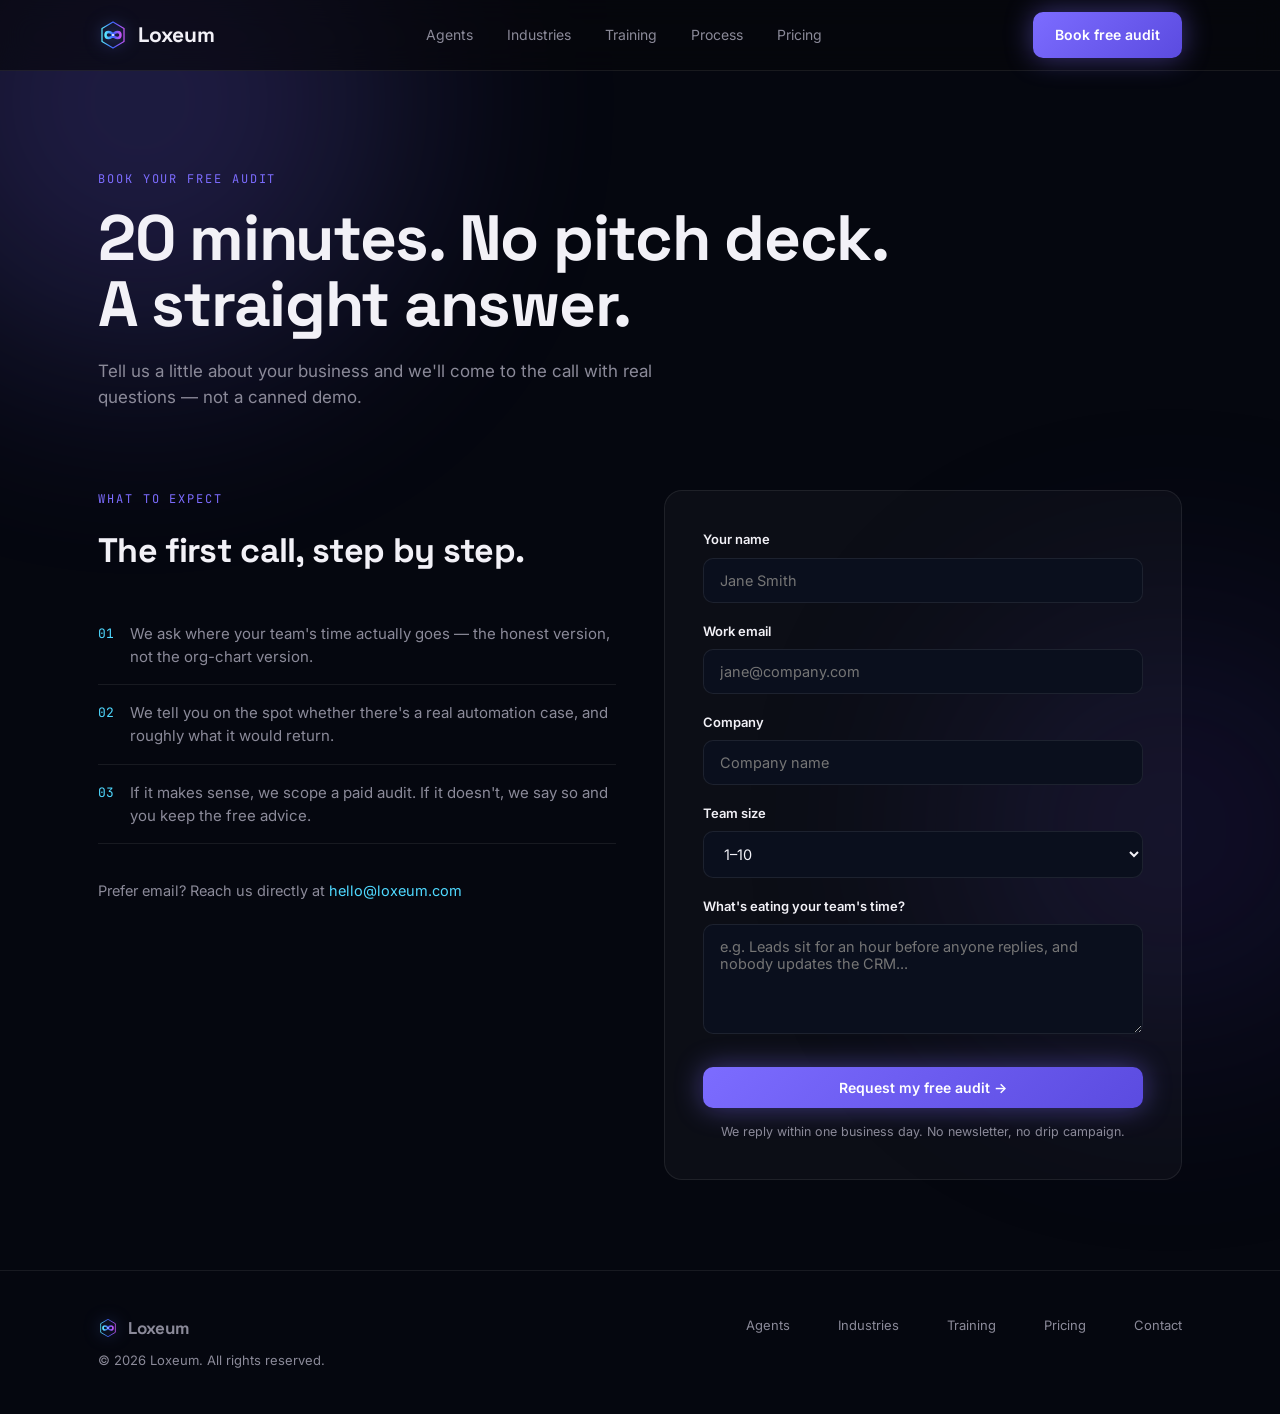
==== contact.html @ c2889a96 "Add files via upload" ====
<!DOCTYPE html>
<html lang="en">
<head>
<meta charset="UTF-8">
<meta name="viewport" content="width=device-width, initial-scale=1.0">
<title>Book Your Free Audit — Loxeum</title>
<meta name="description" content="Book a free 20-minute AI audit call with Loxeum.">
<link rel="preconnect" href="https://fonts.googleapis.com">
<link href="https://fonts.googleapis.com/css2?family=Space+Grotesk:wght@400;500;600;700&family=Inter:wght@400;500;600&family=JetBrains+Mono:wght@400;500&display=swap" rel="stylesheet">
<link rel="stylesheet" href="style.css">
<style>
.contact-grid{display:grid;gap:48px;grid-template-columns:1fr;align-items:start}
@media(min-width:880px){.contact-grid{grid-template-columns:1fr 1fr}}
.cform{border:1px solid var(--line);border-radius:18px;background:var(--glass);padding:38px}
.cform label{display:block;font-size:13px;font-weight:600;margin:18px 0 8px;color:var(--ink)}
.cform label:first-of-type{margin-top:0}
.cform input,.cform select,.cform textarea{
  width:100%;background:var(--bg2);border:1px solid var(--line);border-radius:10px;
  padding:13px 16px;color:var(--ink);font-family:'Inter',sans-serif;font-size:14.5px;
}
.cform input:focus,.cform select:focus,.cform textarea:focus{outline:none;border-color:var(--violet)}
.cform textarea{min-height:110px;resize:vertical}
.cform .btn{width:100%;text-align:center;margin-top:26px}
.cform .note{font-size:12.5px;color:var(--dim);margin-top:14px;text-align:center}
.expect{list-style:none;margin-top:28px}
.expect li{padding:16px 0;border-bottom:1px solid var(--line);display:flex;gap:16px;font-size:15px;color:var(--dim)}
.expect .n{font-family:'JetBrains Mono',monospace;color:var(--cyan);font-size:13px;padding-top:2px}
.direct{margin-top:36px;font-size:14.5px;color:var(--dim)}
.direct a{color:var(--cyan);text-decoration:none}
</style>
</head>
<body>

<div class="orb orb1"></div>
<div class="orb orb2"></div>

<nav>
  <div class="wrap">
    <a class="logo" href="index.html"><span class="logo-mark"></span>Loxeum</a>
    <ul class="navlinks">
      <li><a href="agents.html">Agents</a></li>
      <li><a href="industries.html">Industries</a></li>
      <li><a href="training.html">Training</a></li>
      <li><a href="process.html">Process</a></li>
      <li><a href="pricing.html">Pricing</a></li>
    </ul>
    <a href="contact.html" class="btn btn-glow">Book free audit</a>
  </div>
</nav>

<header class="page-head">
  <div class="wrap">
    <span class="eyebrow">Book your free audit</span>
    <h1>20 minutes. No pitch deck. A straight answer.</h1>
    <p>Tell us a little about your business and we'll come to the call with real questions — not a canned demo.</p>
  </div>
</header>

<section style="padding-top:10px;">
  <div class="wrap contact-grid">
    <div class="reveal">
      <span class="eyebrow">What to expect</span>
      <h2 style="font-size:clamp(24px,3vw,34px);">The first call, step by step.</h2>
      <ul class="expect">
        <li><span class="n">01</span><span>We ask where your team's time actually goes — the honest version, not the org-chart version.</span></li>
        <li><span class="n">02</span><span>We tell you on the spot whether there's a real automation case, and roughly what it would return.</span></li>
        <li><span class="n">03</span><span>If it makes sense, we scope a paid audit. If it doesn't, we say so and you keep the free advice.</span></li>
      </ul>
      <p class="direct">Prefer email? Reach us directly at <a href="mailto:hello@loxeum.com">hello@loxeum.com</a></p>
    </div>

    <form class="cform reveal" action="mailto:hello@loxeum.com" method="post" enctype="text/plain">
      <label for="name">Your name</label>
      <input id="name" name="name" type="text" placeholder="Jane Smith" required>

      <label for="email">Work email</label>
      <input id="email" name="email" type="email" placeholder="jane@company.com" required>

      <label for="company">Company</label>
      <input id="company" name="company" type="text" placeholder="Company name">

      <label for="size">Team size</label>
      <select id="size" name="size">
        <option>1–10</option>
        <option>11–50</option>
        <option>51–200</option>
        <option>200+</option>
      </select>

      <label for="pain">What's eating your team's time?</label>
      <textarea id="pain" name="pain" placeholder="e.g. Leads sit for an hour before anyone replies, and nobody updates the CRM..."></textarea>

      <button type="submit" class="btn btn-glow">Request my free audit →</button>
      <p class="note">We reply within one business day. No newsletter, no drip campaign.</p>
    </form>
  </div>
</section>

<footer>
  <div class="wrap">
    <div>
      <div class="logo" style="font-size:17px;margin-bottom:8px;"><span class="logo-mark" style="width:20px;height:20px;"></span>Loxeum</div>
      <span>© 2026 Loxeum. All rights reserved.</span>
    </div>
    <div class="cols">
      <a href="agents.html">Agents</a>
      <a href="industries.html">Industries</a>
      <a href="training.html">Training</a>
      <a href="pricing.html">Pricing</a>
      <a href="contact.html">Contact</a>
    </div>
  </div>
</footer>

<script src="shared.js"></script>
</body>
</html>
---- style.css ----
:root{
  --bg:#05070F; --bg2:#0A0F1D; --ink:#F2F1F7; --dim:#8B8A99;
  --line:rgba(255,255,255,0.08); --violet:#7C6CFF;
  --violet-dim:rgba(124,108,255,0.14); --cyan:#4FD9FF;
  --glass:rgba(255,255,255,0.03);
}
*{box-sizing:border-box;margin:0;padding:0}
html{scroll-behavior:smooth}
body{background:var(--bg);color:var(--ink);font-family:'Inter',sans-serif;line-height:1.55;overflow-x:hidden;-webkit-font-smoothing:antialiased}
h1,h2,h3{font-family:'Space Grotesk',sans-serif;letter-spacing:-0.02em}
a{color:inherit}
.wrap{max-width:1140px;margin:0 auto;padding:0 28px}
.mono{font-family:'JetBrains Mono',monospace}
.orb{position:fixed;border-radius:50%;filter:blur(120px);opacity:.22;pointer-events:none;z-index:0}
.orb1{width:520px;height:520px;background:var(--violet);top:-160px;left:-120px}
.orb2{width:420px;height:420px;background:#3D2E8C;bottom:-140px;right:-100px}
nav{position:fixed;top:0;left:0;right:0;z-index:50;backdrop-filter:blur(14px);background:rgba(7,7,11,0.65);border-bottom:1px solid var(--line)}
nav .wrap{display:flex;align-items:center;justify-content:space-between;height:70px}
.logo{font-family:'Space Grotesk',sans-serif;font-weight:700;font-size:21px;text-decoration:none;display:flex;align-items:center;gap:10px}
.logo-mark{width:30px;height:30px;display:inline-block;background:url("data:image/svg+xml,%3Csvg xmlns='http://www.w3.org/2000/svg' viewBox='0 0 120 120'%3E%3Cdefs%3E%3ClinearGradient id='a' x1='0' y1='0' x2='1' y2='0'%3E%3Cstop offset='0' stop-color='%2359E8FF'/%3E%3Cstop offset='.5' stop-color='%233E63FF'/%3E%3Cstop offset='1' stop-color='%23C255F5'/%3E%3C/linearGradient%3E%3C/defs%3E%3Cpolygon points='60,8 104,34 104,86 60,112 16,86 16,34' fill='none' stroke='url(%23a)' stroke-width='5' stroke-linejoin='round'/%3E%3Cpath d='M30,60 C30,44 52,44 60,60 C68,76 90,76 90,60 C90,44 68,44 60,60 C52,76 30,76 30,60 Z' fill='none' stroke='url(%23a)' stroke-width='10' stroke-linecap='round'/%3E%3Ccircle cx='60' cy='60' r='4' fill='%23fff'/%3E%3C/svg%3E") center/contain no-repeat;filter:drop-shadow(0 0 8px rgba(94,140,255,.5))}
.navlinks{display:none;gap:34px;font-size:14px;color:var(--dim);list-style:none}
.navlinks a{text-decoration:none;transition:color .2s}
.navlinks a:hover,.navlinks a.active{color:var(--ink)}
@media(min-width:820px){.navlinks{display:flex}}
.btn{font-weight:600;font-size:14px;padding:12px 22px;border-radius:10px;border:none;cursor:pointer;text-decoration:none;display:inline-block;transition:transform .15s,box-shadow .2s;font-family:'Inter',sans-serif}
.btn-glow{background:linear-gradient(135deg,var(--violet),#5B4BE0);color:#fff;box-shadow:0 0 28px rgba(124,108,255,0.45)}
.btn-glow:hover{transform:translateY(-2px);box-shadow:0 0 44px rgba(124,108,255,0.65)}
.btn-line{background:transparent;color:var(--ink);border:1px solid var(--line)}
.btn-line:hover{border-color:var(--violet);color:var(--violet)}
a:focus-visible,button:focus-visible{outline:2px solid var(--cyan);outline-offset:3px}
.page-head{padding:170px 0 70px;position:relative;z-index:2}
.page-head h1{font-size:clamp(38px,5.6vw,64px);line-height:1.04;max-width:800px}
.page-head p{color:var(--dim);max-width:580px;margin-top:20px;font-size:17px}
.eyebrow{font-family:'JetBrains Mono',monospace;font-size:12px;letter-spacing:.16em;text-transform:uppercase;color:var(--violet);display:block;margin-bottom:16px}
section{position:relative;z-index:2;padding:90px 0}
section.tint{background:var(--bg2);border-top:1px solid var(--line);border-bottom:1px solid var(--line)}
.section-head h2{font-size:clamp(28px,4vw,44px);line-height:1.08;max-width:700px}
.section-head p{color:var(--dim);max-width:560px;margin-top:16px;font-size:16px}
.reveal{opacity:0;transform:translateY(28px);transition:opacity .7s ease,transform .7s ease}
.reveal.in{opacity:1;transform:none}
.grid2{display:grid;gap:18px;grid-template-columns:1fr}
@media(min-width:760px){.grid2{grid-template-columns:repeat(2,1fr)}}
.grid3{display:grid;gap:18px;grid-template-columns:1fr}
@media(min-width:700px){.grid3{grid-template-columns:repeat(2,1fr)}}
@media(min-width:1020px){.grid3{grid-template-columns:repeat(3,1fr)}}
.card{border:1px solid var(--line);border-radius:16px;padding:30px;background:var(--glass);backdrop-filter:blur(8px);transition:transform .25s,border-color .25s,box-shadow .25s;position:relative;overflow:hidden}
.card:hover{transform:translateY(-6px);border-color:rgba(124,108,255,.5);box-shadow:0 24px 48px -24px rgba(124,108,255,.35)}
.card .glyph{width:44px;height:44px;border-radius:12px;background:var(--violet-dim);display:flex;align-items:center;justify-content:center;font-size:20px;margin-bottom:20px}
.card h3{font-size:19px;margin-bottom:10px}
.card p{font-size:14px;color:var(--dim)}
.card .tag{position:absolute;top:22px;right:22px;font-family:'JetBrains Mono',monospace;font-size:10.5px;color:var(--cyan);border:1px solid rgba(94,230,208,.3);padding:4px 10px;border-radius:100px}
.card .meta{font-family:'JetBrains Mono',monospace;font-size:11px;color:var(--dim);margin-bottom:12px;display:flex;justify-content:space-between}
.card .meta .live{color:#8FC97B}
.card .meta .live::before{content:"● ";font-size:8px}
.finale{text-align:center;padding:130px 0;position:relative;overflow:hidden;z-index:2}
.finale::before{content:"";position:absolute;inset:0;background:radial-gradient(ellipse at center,rgba(124,108,255,.18),transparent 65%)}
.finale h2{font-size:clamp(30px,4.8vw,52px);max-width:720px;margin:0 auto 18px;position:relative}
.finale p{color:var(--dim);margin-bottom:36px;font-size:16px;position:relative}
.finale .btn{position:relative}
footer{border-top:1px solid var(--line);padding:44px 0;position:relative;z-index:2}
footer .wrap{display:flex;justify-content:space-between;flex-wrap:wrap;gap:14px;font-size:13px;color:var(--dim)}
footer .cols{display:flex;gap:48px;flex-wrap:wrap}
footer a{text-decoration:none}
footer a:hover{color:var(--ink)}
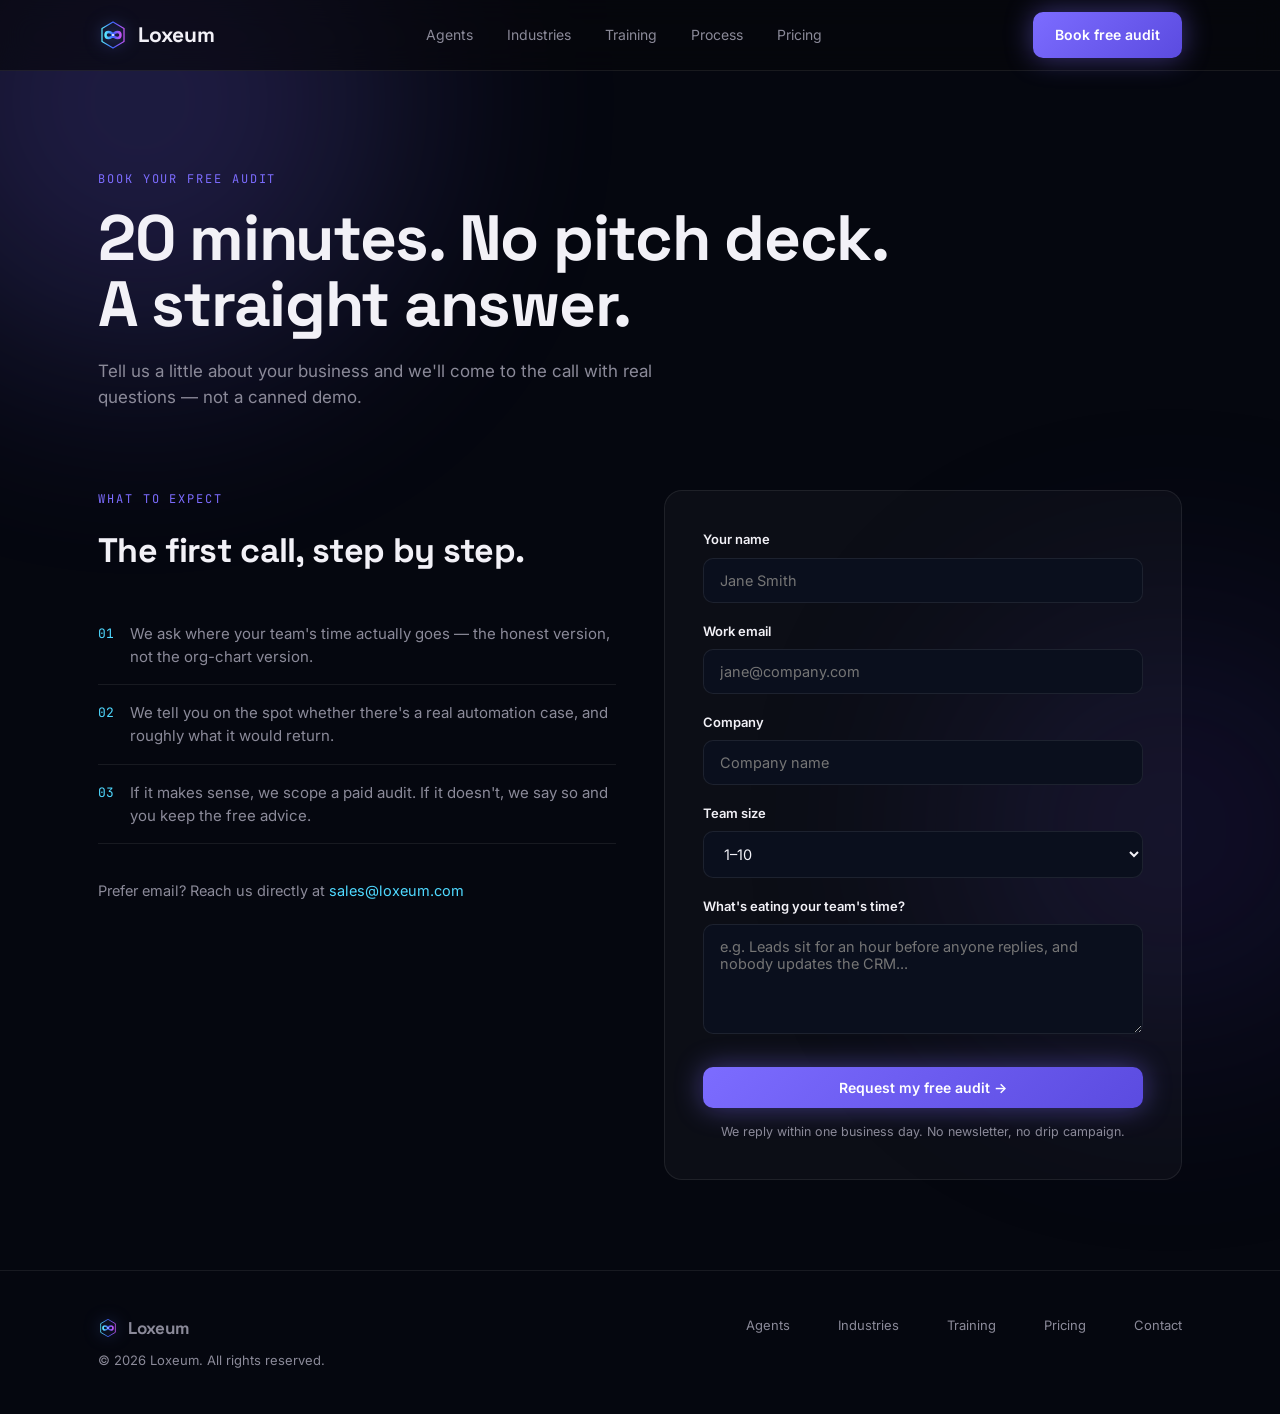
==== commit 5b761923: "Add files via upload" ====
--- a/contact.html
+++ b/contact.html
@@ -66,10 +66,10 @@
         <li><span class="n">02</span><span>We tell you on the spot whether there's a real automation case, and roughly what it would return.</span></li>
         <li><span class="n">03</span><span>If it makes sense, we scope a paid audit. If it doesn't, we say so and you keep the free advice.</span></li>
       </ul>
-      <p class="direct">Prefer email? Reach us directly at <a href="mailto:hello@loxeum.com">hello@loxeum.com</a></p>
+      <p class="direct">Prefer email? Reach us directly at <a href="mailto:sales@loxeum.com">sales@loxeum.com</a></p>
     </div>
 
-    <form class="cform reveal" action="mailto:hello@loxeum.com" method="post" enctype="text/plain">
+    <form class="cform reveal" action="mailto:sales@loxeum.com" method="post" enctype="text/plain">
       <label for="name">Your name</label>
       <input id="name" name="name" type="text" placeholder="Jane Smith" required>
 
